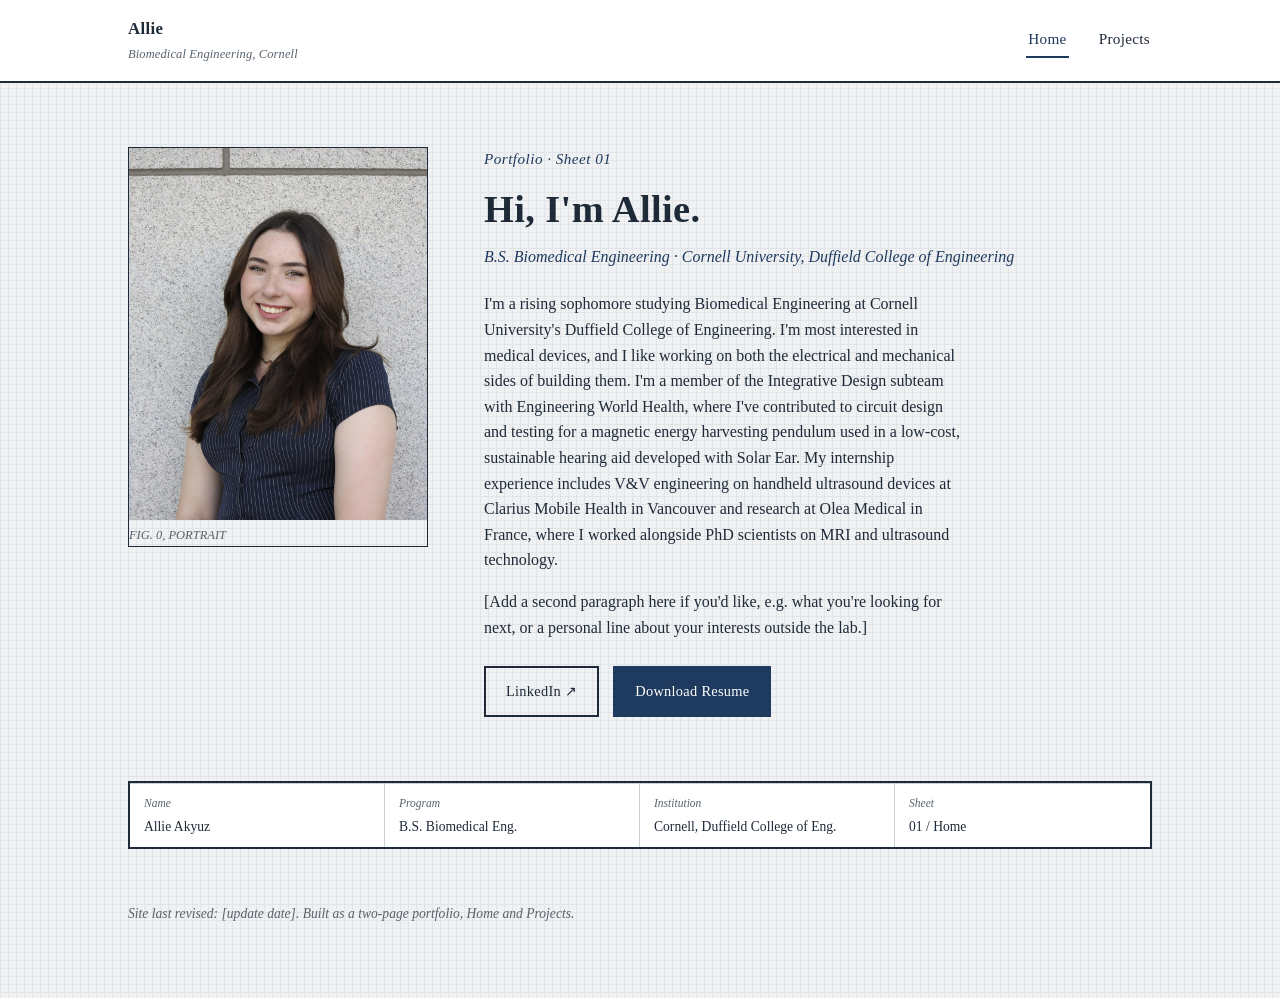
==== index.html @ f85eac03 "Add files via upload blue version" ====
<!DOCTYPE html>
<html lang="en">
<head>
<meta charset="UTF-8">
<meta name="viewport" content="width=device-width, initial-scale=1.0">
<title>Allie Akyuz | Biomedical Engineering Portfolio</title>
<meta name="description" content="Biomedical engineering portfolio, Cornell University Duffield College of Engineering.">
<link rel="stylesheet" href="css/style.css">
</head>
<body>

<header class="site-nav">
  <div class="nav-row">
    <div class="brand">Allie <small>Biomedical Engineering, Cornell</small></div>
    <nav class="links">
      <a href="index.html" class="active">Home</a>
      <a href="projects.html">Projects</a>
    </nav>
  </div>
</header>

<div class="wrap">

  <section class="hero" style="border-bottom:none;">
    <div>
      <div class="portrait-frame">
        <!--
          REPLACE IMAGE: assets/img/profile/profile.jpg
          Suggested size: portrait orientation, at least 800x1000px, JPG or PNG.
          Until that file exists, the frame below shows a placeholder automatically.
        -->
        <img src="assets/img/profile/profile.jpg"
             alt="Portrait photo"
             data-fallback-label="PORTRAIT PHOTO<br>assets/img/profile/profile.jpg<br><br>800×1000px+, JPG/PNG"
             style="width:100%;display:block;object-fit:cover;aspect-ratio:4/5;">
        <div class="frame-label">FIG. 0, PORTRAIT</div>
      </div>
    </div>

    <div>
      <span class="eyebrow">Portfolio · Sheet 01</span>
      <h1>Hi, I'm Allie.</h1>
      <div class="role">B.S. Biomedical Engineering · Cornell University, Duffield College of Engineering</div>

      <p>
        I'm a rising sophomore studying Biomedical Engineering at Cornell University's Duffield
        College of Engineering. I'm most interested in medical devices, and I like working on both
        the electrical and mechanical sides of building them. I'm a member of the Integrative
        Design subteam with Engineering World Health, where I've contributed to circuit design and
        testing for a magnetic energy harvesting pendulum used in a low-cost, sustainable hearing
        aid developed with Solar Ear. My internship experience includes V&amp;V engineering on
        handheld ultrasound devices at Clarius Mobile Health in Vancouver and research at Olea
        Medical in France, where I worked alongside PhD scientists on MRI and ultrasound technology.
      </p>
      <p>
        <!-- EDIT: add a second paragraph here if you'd like, e.g. what you're
             looking for next (research, internships), or a personal line about your
             interests outside the lab. -->
        [Add a second paragraph here if you'd like, e.g. what you're looking for next,
        or a personal line about your interests outside the lab.]
      </p>

      <div class="btn-row">
        <!-- EDIT: replace # with your real LinkedIn URL -->
        <a class="btn" href="https://www.linkedin.com/in/allison-akyuz-b19062280/" target="_blank" rel="noopener">LinkedIn ↗</a>
        <!-- REPLACE FILE: assets/resume/resume.pdf -->
        <a class="btn primary" href="assets/resume/resume.pdf" target="_blank" rel="noopener">Download Resume</a>
      </div>
    </div>
  </section>

  <div class="title-block">
    <div class="cell"><span class="label">Name</span><span class="value">Allie Akyuz</span></div>
    <div class="cell"><span class="label">Program</span><span class="value">B.S. Biomedical Eng.</span></div>
    <div class="cell"><span class="label">Institution</span><span class="value">Cornell, Duffield College of Eng.</span></div>
    <div class="cell"><span class="label">Sheet</span><span class="value">01 / Home</span></div>
  </div>

  <footer>
    <p class="fine">Site last revised: [update date]. Built as a two-page portfolio, Home and Projects.</p>
  </footer>
</div>

<script src="js/main.js"></script>
</body>
</html>
---- css/style.css ----
/* ============================================================
   BME PORTFOLIO — "SPEC SHEET" THEME
   Palette + type + layout tokens live at the top. Change the
   variables below to retint the whole site.

   v3 update: full palette swap to greys/whites/deep navy (pulled
   from the headshot's stone wall + navy pinstripe), font unified
   to a single Times New Roman stack everywhere (no more mixed
   monospace labels), background grid tightened further, and the
   bottom title-block strip removed from the two project detail
   pages per feedback.
   ============================================================ */

:root{
  /* -- grey / white / navy palette -------------------------------- */
  --paper:      #F0F1F2;   /* base background, light grey            */
  --paper-card: #FFFFFF;   /* card / panel surface, pure white        */
  --ink:        #1E2A38;   /* primary text, deep navy-black           */
  --ink-soft:   #57626D;   /* secondary text, slate grey              */
  --line:       #CBD0D4;   /* grid / hairline rules                  */
  --line-faint: #E2E5E7;   /* very faint grid                        */
  --copper:     #1F3A5F;   /* accent, deep navy blue                 */
  --copper-dark:#132842;   /* accent hover / pressed                 */
  --tan:        #8A93A0;   /* tertiary accent, cool grey-blue         */

  --radius: 2px;
  --max-w: 1080px;
}

*{ box-sizing: border-box; }
html{ scroll-behavior: smooth; }

body{
  margin:0;
  background:
    linear-gradient(var(--line-faint) 1px, transparent 1px) 0 0/100% 8px,
    linear-gradient(90deg, var(--line-faint) 1px, transparent 1px) 0 0/8px 100%,
    var(--paper);
  color: var(--ink);
  font-family: 'Times New Roman', Times, Georgia, serif;
  font-size: 16px;
  line-height: 1.6;
  -webkit-font-smoothing: antialiased;
}

a{ color: var(--copper); text-decoration: none; }
a:hover{ color: var(--copper-dark); text-decoration: underline; }

h1,h2,h3{
  font-family: 'Times New Roman', Times, Georgia, serif;
  color: var(--ink);
  margin: 0 0 .4em;
  letter-spacing: .01em;
}

.eyebrow{
  font-family: 'Times New Roman', Times, Georgia, serif;
  font-style: italic;
  font-size: .95rem;
  letter-spacing: .03em;
  color: var(--copper);
  display: block;
  margin-bottom: .5rem;
}

.wrap{
  max-width: var(--max-w);
  margin: 0 auto;
  padding: 0 28px;
}

/* ---------------------------------------------------------------
   NAV — styled like a drafting title strip
   --------------------------------------------------------------- */
header.site-nav{
  border-bottom: 2px solid var(--ink);
  background: var(--paper-card);
}
.nav-row{
  max-width: var(--max-w);
  margin: 0 auto;
  padding: 16px 28px;
  display:flex;
  align-items:center;
  justify-content:space-between;
}
.brand{
  font-weight:bold;
  font-size:1.05rem;
  letter-spacing:.02em;
  color: var(--ink);
}
.brand small{
  display:block;
  font-weight:normal;
  font-style: italic;
  font-size:.78rem;
  color: var(--ink-soft);
  letter-spacing:.01em;
  margin-top:2px;
}
nav.links{ display:flex; gap:28px; }
nav.links a{
  font-size:.95rem;
  letter-spacing:.02em;
  color: var(--ink);
  padding: 4px 2px;
  border-bottom: 2px solid transparent;
}
nav.links a:hover, nav.links a.active{
  color: var(--copper);
  border-bottom-color: var(--copper);
  text-decoration:none;
}

/* ---------------------------------------------------------------
   TITLE BLOCK — signature element on Home + Projects.
   Mimics the metadata box found on real engineering drawings
   (name / project / scale / sheet / rev / date).
   --------------------------------------------------------------- */
.title-block{
  border: 2px solid var(--ink);
  background: var(--paper-card);
  display: grid;
  grid-template-columns: repeat(4, 1fr);
  font-size:.85rem;
  margin: 40px 0 0;
}
.title-block .cell{
  padding: 10px 14px;
  border-right: 1px solid var(--line);
  border-top: 1px solid var(--line);
}
.title-block .cell:last-child{ border-right:none; }
.title-block .cell .label{
  display:block;
  color: var(--ink-soft);
  font-style: italic;
  font-size:.72rem;
  margin-bottom:3px;
}
.title-block .cell .value{ color: var(--ink); }

@media (max-width: 640px){
  .title-block{ grid-template-columns: repeat(2,1fr); }
}

/* ---------------------------------------------------------------
   HERO (home page)
   --------------------------------------------------------------- */
.hero{
  padding: 64px 0 24px;
  display:grid;
  grid-template-columns: 300px 1fr;
  gap: 56px;
  align-items:start;
}
@media (max-width: 780px){
  .hero{ grid-template-columns: 1fr; }
}

.portrait-frame{
  border: 1px solid var(--ink);
}
.portrait-frame .frame-label{
  font-size:.78rem;
  font-style: italic;
  color: var(--ink-soft);
  padding: 6px 0 0;
}

.placeholder-img{
  width:100%;
  aspect-ratio: 4/5;
  display:flex;
  align-items:center;
  justify-content:center;
  text-align:center;
  border: 1px dashed var(--ink-soft);
  background: var(--paper-card);
  color: var(--ink-soft);
  font-size:.85rem;
  padding: 14px;
  line-height:1.5;
}
.placeholder-img.landscape{ aspect-ratio: 16/10; }
.placeholder-img.wide{ aspect-ratio: 21/9; }
.placeholder-img.square{ aspect-ratio: 1/1; }

.hero h1{ font-size: 2.4rem; margin-bottom:.2rem; }
.hero .role{
  font-style: italic;
  font-size:1rem;
  color: var(--copper);
  margin-bottom: 22px;
}
.hero p{ max-width: 60ch; color: var(--ink); }

.btn-row{ display:flex; gap:14px; margin-top: 26px; flex-wrap:wrap; }
.btn{
  font-size:.9rem;
  letter-spacing:.02em;
  padding: 12px 20px;
  border: 2px solid var(--ink);
  color: var(--ink);
  background: transparent;
  transition: all .15s ease;
}
.btn:hover{
  background: var(--ink);
  color: var(--paper);
  text-decoration:none;
}
.btn.primary{
  background: var(--copper);
  border-color: var(--copper);
  color: var(--paper-card);
}
.btn.primary:hover{ background: var(--copper-dark); border-color: var(--copper-dark); }

/* ---------------------------------------------------------------
   SECTIONS
   --------------------------------------------------------------- */
section{ padding: 44px 0; border-bottom: 1px solid var(--line); }
section:last-of-type{ border-bottom:none; }

.section-num{
  font-style: italic;
  color: var(--copper);
  font-size:.95rem;
  margin-right: 10px;
}

/* ---------------------------------------------------------------
   PROJECT CARDS (projects.html)
   --------------------------------------------------------------- */
.project-grid{
  display:grid;
  grid-template-columns: 1fr 1fr;
  gap: 30px;
  margin-top: 30px;
}
@media (max-width: 780px){
  .project-grid{ grid-template-columns: 1fr; }
}

.project-card{
  border: 2px solid var(--ink);
  background: var(--paper-card);
  display:flex;
  flex-direction:column;
  overflow:hidden;
  transition: transform .15s ease, box-shadow .15s ease;
}
.project-card:hover{
  transform: translateY(-3px);
  box-shadow: 6px 6px 0 var(--copper);
}
.project-card .thumb{ border-bottom: 2px solid var(--ink); }
.project-card .card-body{ padding: 22px 24px 26px; flex:1; display:flex; flex-direction:column; }
.project-card h3{ font-size:1.35rem; }
.project-card .tag-row{ display:flex; gap:8px; flex-wrap:wrap; margin: 6px 0 14px; }
.tag{
  font-size:.75rem;
  font-style: italic;
  border: 1px solid var(--tan);
  color: var(--ink-soft);
  padding: 3px 8px;
}
.project-card p{ color: var(--ink-soft); flex:1; }
.project-card .btn{ align-self:flex-start; margin-top: 16px; }

/* ---------------------------------------------------------------
   PROJECT DETAIL PAGES
   --------------------------------------------------------------- */
.project-header{ padding: 48px 0 20px; }
.project-header h1{ font-size: 2.1rem; }
.meta-row{
  display:flex;
  gap: 24px;
  flex-wrap:wrap;
  font-style: italic;
  font-size:.85rem;
  color: var(--ink-soft);
  margin-top: 10px;
}

/* essay reads across most of the page width instead of a narrow
   single column; on wide screens it splits into two newspaper-style
   columns so long text doesn't read as one tall wall */
.essay{ max-width: 100%; }
.essay p{ margin: 0 0 1em; }
@media (min-width: 900px){
  .essay{
    column-count: 2;
    column-gap: 48px;
    column-rule: 1px solid var(--line);
  }
  .essay p:first-of-type{ margin-top: 0; }
}
.essay-placeholder{
  border: 1px dashed var(--ink-soft);
  padding: 20px 22px;
  font-size:.9rem;
  color: var(--ink-soft);
  background: var(--paper-card);
  white-space: pre-line;
}

/* gallery grid — populated by JS from a filename array so adding
   images never requires touching markup, only the array + files */
.gallery{
  display:grid;
  grid-template-columns: repeat(auto-fill, minmax(230px, 1fr));
  gap: 18px;
  margin-top: 22px;
}
.gallery figure{ margin:0; border: 1px solid var(--ink); background: var(--paper-card); }
.gallery img{
  display:block;
  width:100%;
  aspect-ratio: 4/3;
  object-fit: cover;
  cursor: zoom-in;
}
.gallery figcaption{
  font-size:.8rem;
  font-style: italic;
  padding: 8px 10px;
  border-top: 1px solid var(--line);
  color: var(--ink-soft);
}

/* CAD gallery variant: transparent-background renders shown on a
   plain surface (no card border/crop) so they read as drawings, not
   photos in frames */
.cad-gallery{
  display:grid;
  grid-template-columns: repeat(auto-fit, minmax(320px, 1fr));
  gap: 30px;
  margin-top: 26px;
  align-items:center;
}
.cad-gallery figure{ margin:0; text-align:center; cursor:zoom-in; }
.cad-gallery img{ width:100%; height:auto; display:block; }
.cad-gallery figcaption{
  font-size:.8rem;
  font-style: italic;
  color: var(--ink-soft);
  margin-top:8px;
}

.video-frame{
  border: 2px solid var(--ink);
  background:#000;
  margin-top: 22px;
}
.video-frame video{ display:block; width:100%; }

/* lightbox */
.lightbox{
  position:fixed; inset:0; background: rgba(20,26,34,.9);
  display:none; align-items:center; justify-content:center;
  z-index: 999; padding: 40px; cursor: zoom-out;
}
.lightbox.open{ display:flex; }
.lightbox img{ max-width:100%; max-height:100%; border: 3px solid var(--paper); }

/* ---------------------------------------------------------------
   HEARING AID: poster-beside-text layout + circuit/presenting story
   --------------------------------------------------------------- */
.poster-split{
  display:grid;
  grid-template-columns: 1.1fr 1fr;
  gap: 44px;
  align-items:start;
}
@media (max-width: 860px){
  .poster-split{ grid-template-columns: 1fr; }
}
.poster-split .poster-frame{ border: 1px solid var(--ink); }
.poster-split .poster-frame img{ display:block; width:100%; cursor: zoom-in; }

.story-row{
  display:grid;
  grid-template-columns: 1fr auto 1fr auto 1fr;
  gap: 18px;
  align-items:start;
  margin-top: 26px;
}
@media (max-width: 900px){
  .story-row{ grid-template-columns: 1fr; }
  .story-arrow{ display:none; }
}
.story-step{ text-align:left; }
.story-step .step-num{
  font-style: italic;
  color: var(--copper);
  font-size:.9rem;
  display:block;
  margin-bottom:6px;
}
.story-step figure{ margin:0; border: 1px solid var(--ink); background: var(--paper-card); }
.story-step img{ display:block; width:100%; aspect-ratio: 4/3; object-fit:cover; cursor:zoom-in; }
.story-step p{ margin: 10px 0 0; font-size:.92rem; color: var(--ink-soft); }
.story-arrow{
  align-self:center;
  color: var(--tan);
  font-size:1.4rem;
  padding-top: 60px;
}

/* ---------------------------------------------------------------
   FOOTER
   --------------------------------------------------------------- */
footer{ padding: 40px 0 60px; }
footer .fine{
  font-style: italic;
  font-size:.85rem;
  color: var(--ink-soft);
}

/* focus visibility, accessibility floor */
a:focus-visible, button:focus-visible{
  outline: 2px solid var(--copper);
  outline-offset: 2px;
}
@media (prefers-reduced-motion: reduce){
  *{ transition: none !important; scroll-behavior:auto !important; }
}
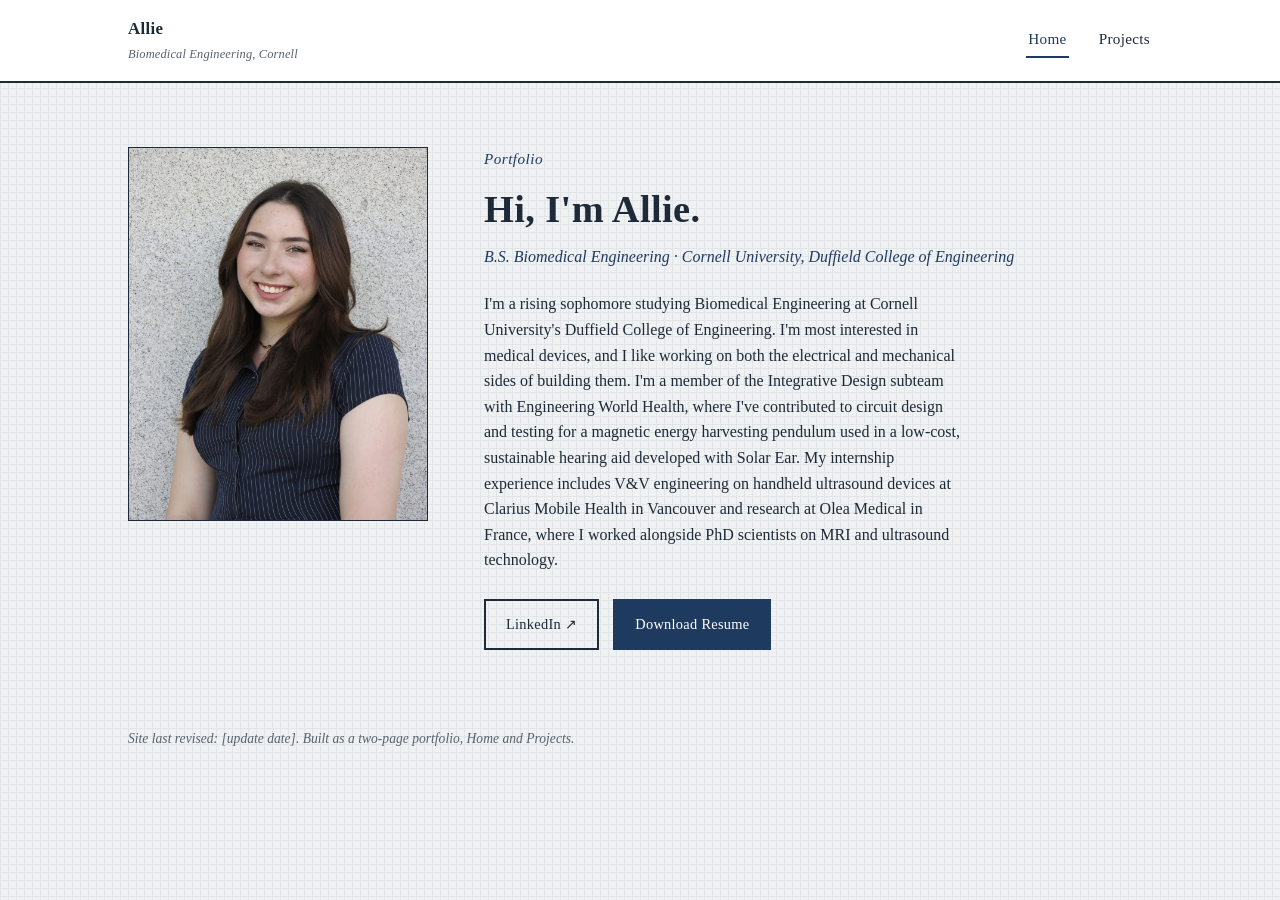
==== commit cff4abbd: "Add files via upload some new fixes" ====
--- a/index.html
+++ b/index.html
@@ -33,12 +33,11 @@
              alt="Portrait photo"
              data-fallback-label="PORTRAIT PHOTO<br>assets/img/profile/profile.jpg<br><br>800×1000px+, JPG/PNG"
              style="width:100%;display:block;object-fit:cover;aspect-ratio:4/5;">
-        <div class="frame-label">FIG. 0, PORTRAIT</div>
       </div>
     </div>
 
     <div>
-      <span class="eyebrow">Portfolio · Sheet 01</span>
+      <span class="eyebrow">Portfolio</span>
       <h1>Hi, I'm Allie.</h1>
       <div class="role">B.S. Biomedical Engineering · Cornell University, Duffield College of Engineering</div>
 
@@ -52,13 +51,6 @@
         handheld ultrasound devices at Clarius Mobile Health in Vancouver and research at Olea
         Medical in France, where I worked alongside PhD scientists on MRI and ultrasound technology.
       </p>
-      <p>
-        <!-- EDIT: add a second paragraph here if you'd like, e.g. what you're
-             looking for next (research, internships), or a personal line about your
-             interests outside the lab. -->
-        [Add a second paragraph here if you'd like, e.g. what you're looking for next,
-        or a personal line about your interests outside the lab.]
-      </p>
 
       <div class="btn-row">
         <!-- EDIT: replace # with your real LinkedIn URL -->
@@ -69,13 +61,6 @@
     </div>
   </section>
 
-  <div class="title-block">
-    <div class="cell"><span class="label">Name</span><span class="value">Allie Akyuz</span></div>
-    <div class="cell"><span class="label">Program</span><span class="value">B.S. Biomedical Eng.</span></div>
-    <div class="cell"><span class="label">Institution</span><span class="value">Cornell, Duffield College of Eng.</span></div>
-    <div class="cell"><span class="label">Sheet</span><span class="value">01 / Home</span></div>
-  </div>
-
   <footer>
     <p class="fine">Site last revised: [update date]. Built as a two-page portfolio, Home and Projects.</p>
   </footer>
--- a/css/style.css
+++ b/css/style.css
@@ -352,7 +352,7 @@
 
 .video-frame{
   border: 2px solid var(--ink);
-  background:#000;
+  background:#0B121C;
   margin-top: 22px;
 }
 .video-frame video{ display:block; width:100%; }
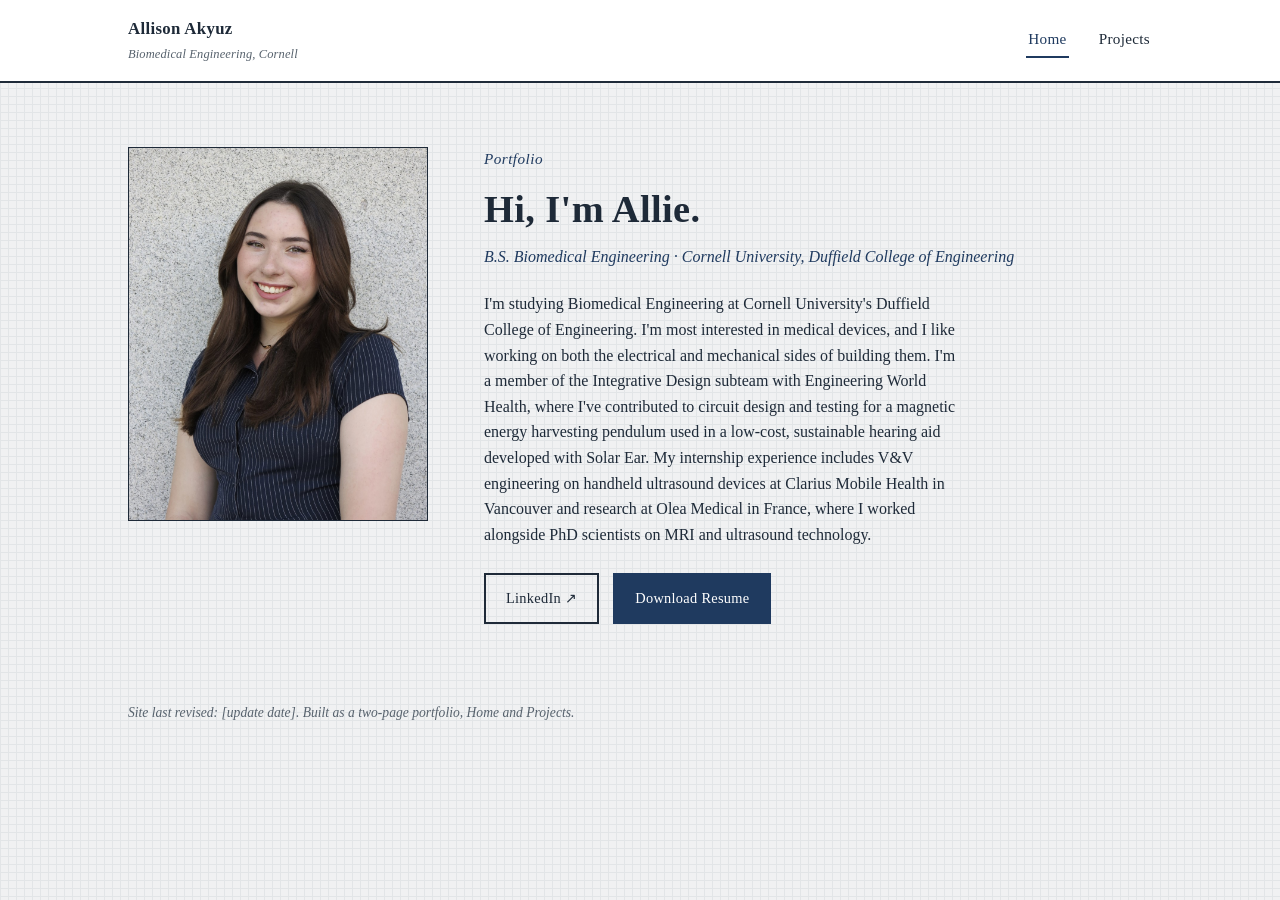
==== commit 80d2d05d: "Add files via upload fixing labels" ====
--- a/index.html
+++ b/index.html
@@ -11,7 +11,7 @@
 
 <header class="site-nav">
   <div class="nav-row">
-    <div class="brand">Allie <small>Biomedical Engineering, Cornell</small></div>
+    <div class="brand">Allison Akyuz <small>Biomedical Engineering, Cornell</small></div>
     <nav class="links">
       <a href="index.html" class="active">Home</a>
       <a href="projects.html">Projects</a>
@@ -42,7 +42,7 @@
       <div class="role">B.S. Biomedical Engineering · Cornell University, Duffield College of Engineering</div>
 
       <p>
-        I'm a rising sophomore studying Biomedical Engineering at Cornell University's Duffield
+        I'm studying Biomedical Engineering at Cornell University's Duffield
         College of Engineering. I'm most interested in medical devices, and I like working on both
         the electrical and mechanical sides of building them. I'm a member of the Integrative
         Design subteam with Engineering World Health, where I've contributed to circuit design and
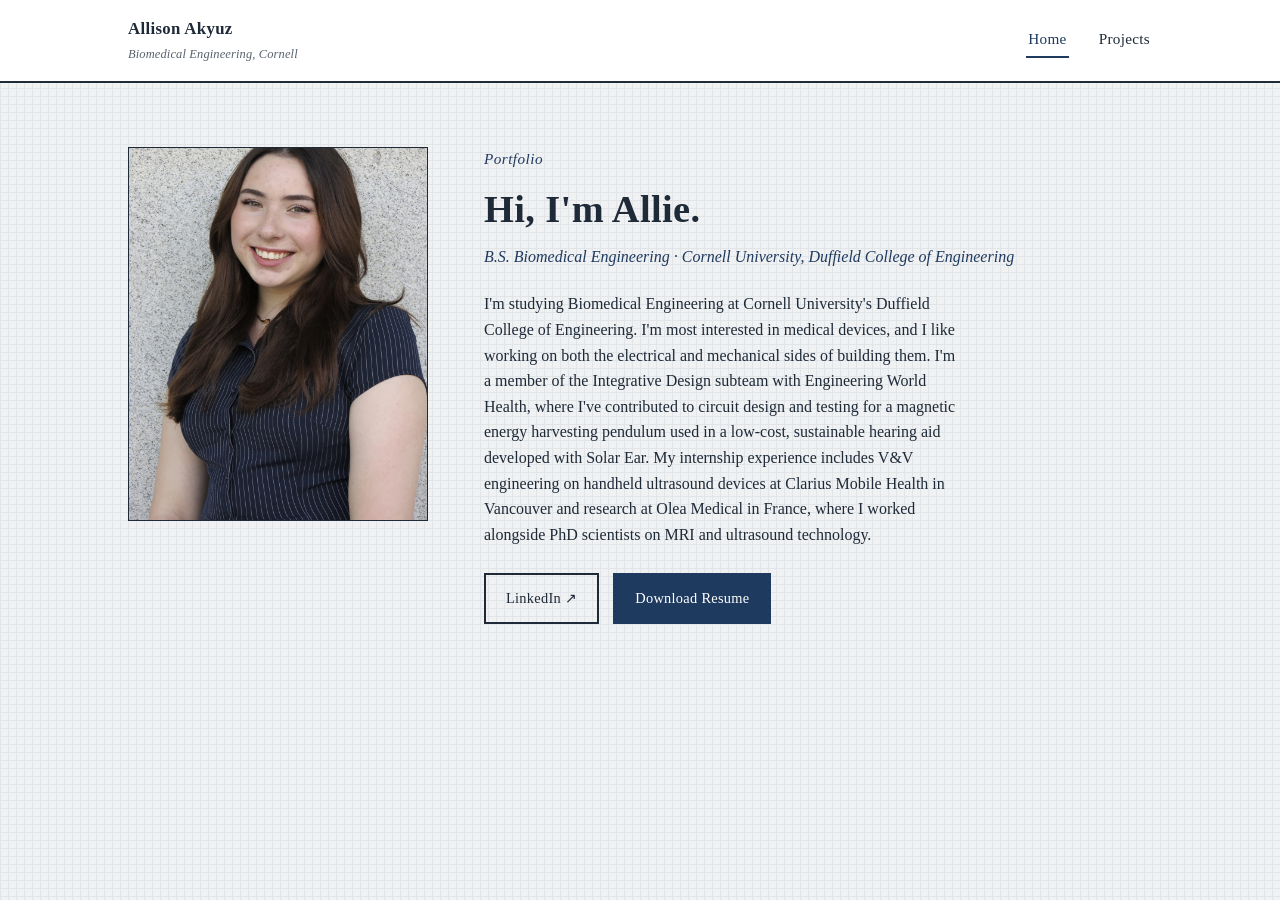
==== commit a1e18a76: "Add files via upload little fixes" ====
--- a/index.html
+++ b/index.html
@@ -61,9 +61,6 @@
     </div>
   </section>
 
-  <footer>
-    <p class="fine">Site last revised: [update date]. Built as a two-page portfolio, Home and Projects.</p>
-  </footer>
 </div>
 
 <script src="js/main.js"></script>
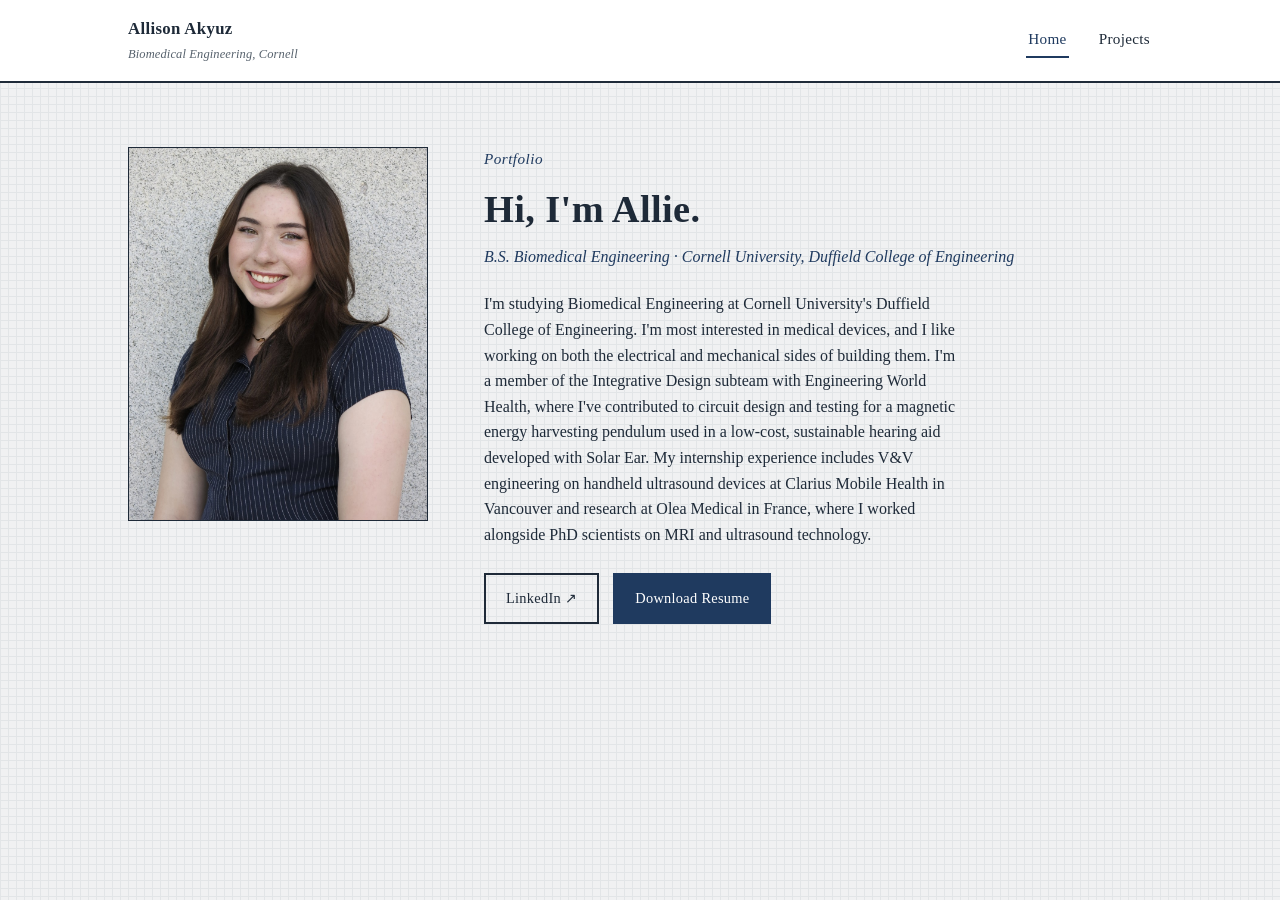
==== commit d6e02eb3: "Add files via upload profile and favicon" ====
--- a/index.html
+++ b/index.html
@@ -3,8 +3,10 @@
 <head>
 <meta charset="UTF-8">
 <meta name="viewport" content="width=device-width, initial-scale=1.0">
-<title>Allie Akyuz | Biomedical Engineering Portfolio</title>
+<title>Allison Akyuz | Biomedical Engineering Portfolio</title>
 <meta name="description" content="Biomedical engineering portfolio, Cornell University Duffield College of Engineering.">
+<link rel="icon" type="image/png" href="favicon.png">
+<link rel="apple-touch-icon" href="assets/favicon/favicon-180.png">
 <link rel="stylesheet" href="css/style.css">
 </head>
 <body>
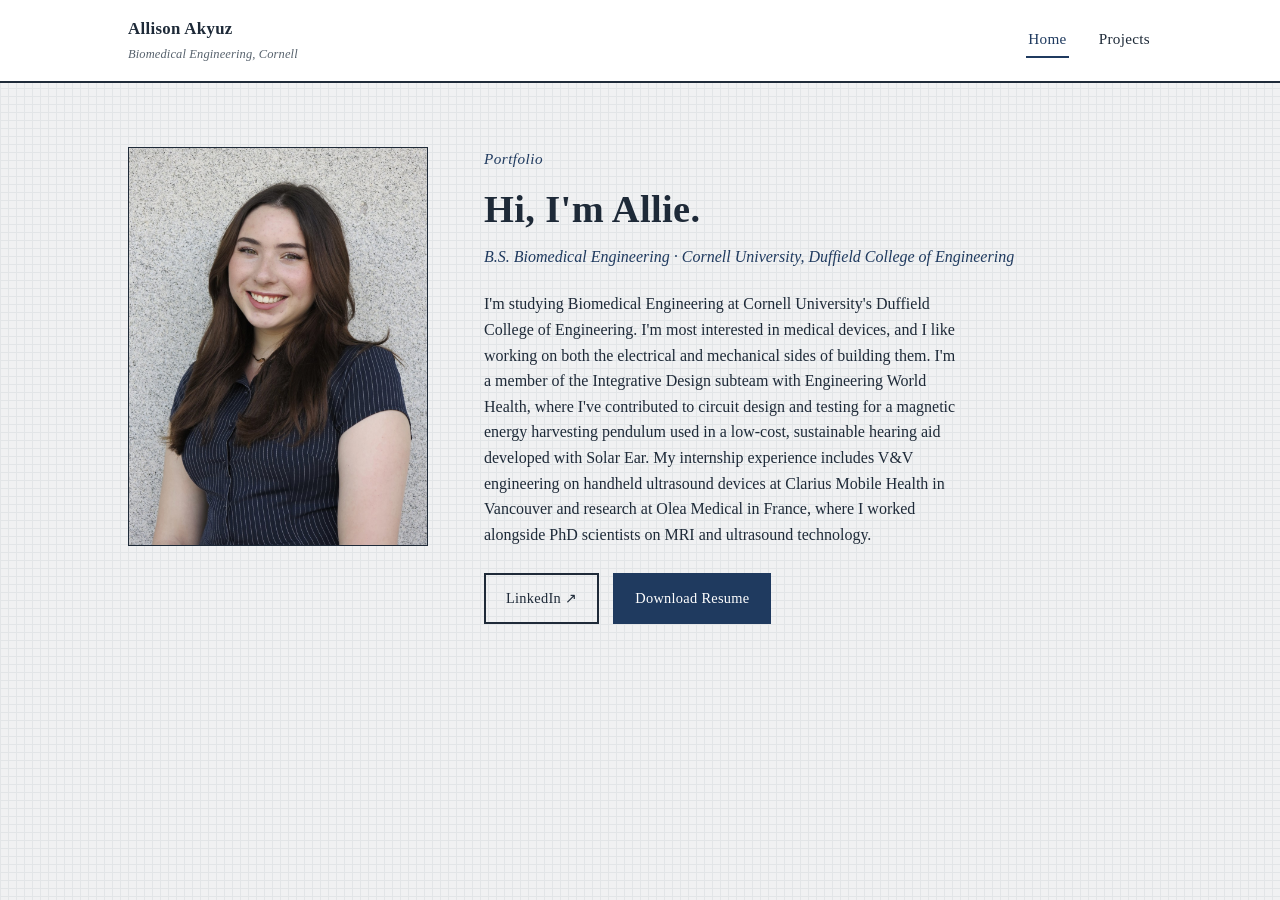
==== commit b0b55b2a: "Add files via upload edits to last upload" ====
--- a/index.html
+++ b/index.html
@@ -34,7 +34,7 @@
         <img src="assets/img/profile/profile.jpg"
              alt="Portrait photo"
              data-fallback-label="PORTRAIT PHOTO<br>assets/img/profile/profile.jpg<br><br>800×1000px+, JPG/PNG"
-             style="width:100%;display:block;object-fit:cover;aspect-ratio:4/5;">
+             style="width:100%;display:block;">
       </div>
     </div>
 
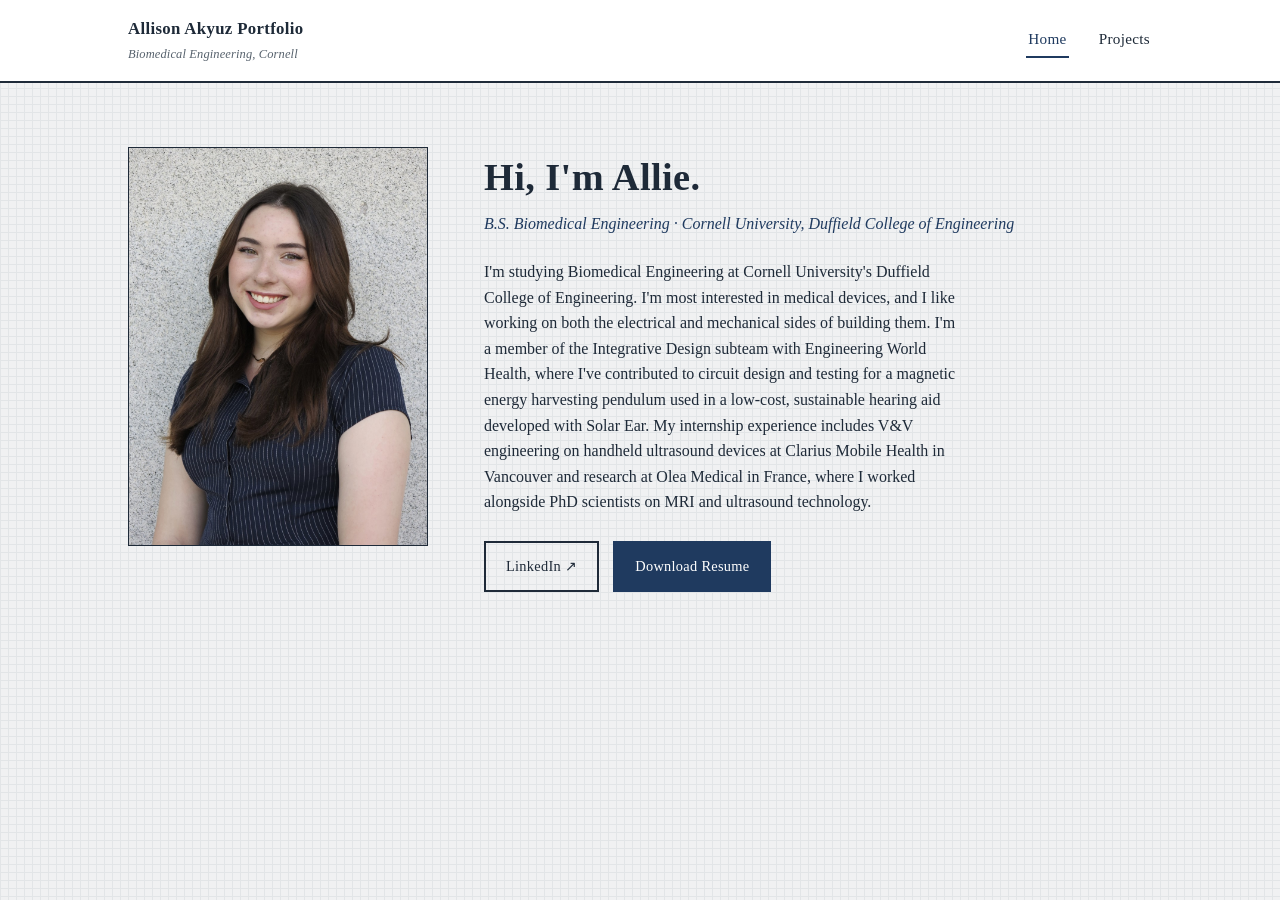
==== commit 0363c6f0: "Add files via upload no comment" ====
--- a/index.html
+++ b/index.html
@@ -13,7 +13,7 @@
 
 <header class="site-nav">
   <div class="nav-row">
-    <div class="brand">Allison Akyuz <small>Biomedical Engineering, Cornell</small></div>
+    <div class="brand">Allison Akyuz Portfolio <small>Biomedical Engineering, Cornell</small></div>
     <nav class="links">
       <a href="index.html" class="active">Home</a>
       <a href="projects.html">Projects</a>
@@ -39,7 +39,6 @@
     </div>
 
     <div>
-      <span class="eyebrow">Portfolio</span>
       <h1>Hi, I'm Allie.</h1>
       <div class="role">B.S. Biomedical Engineering · Cornell University, Duffield College of Engineering</div>
 
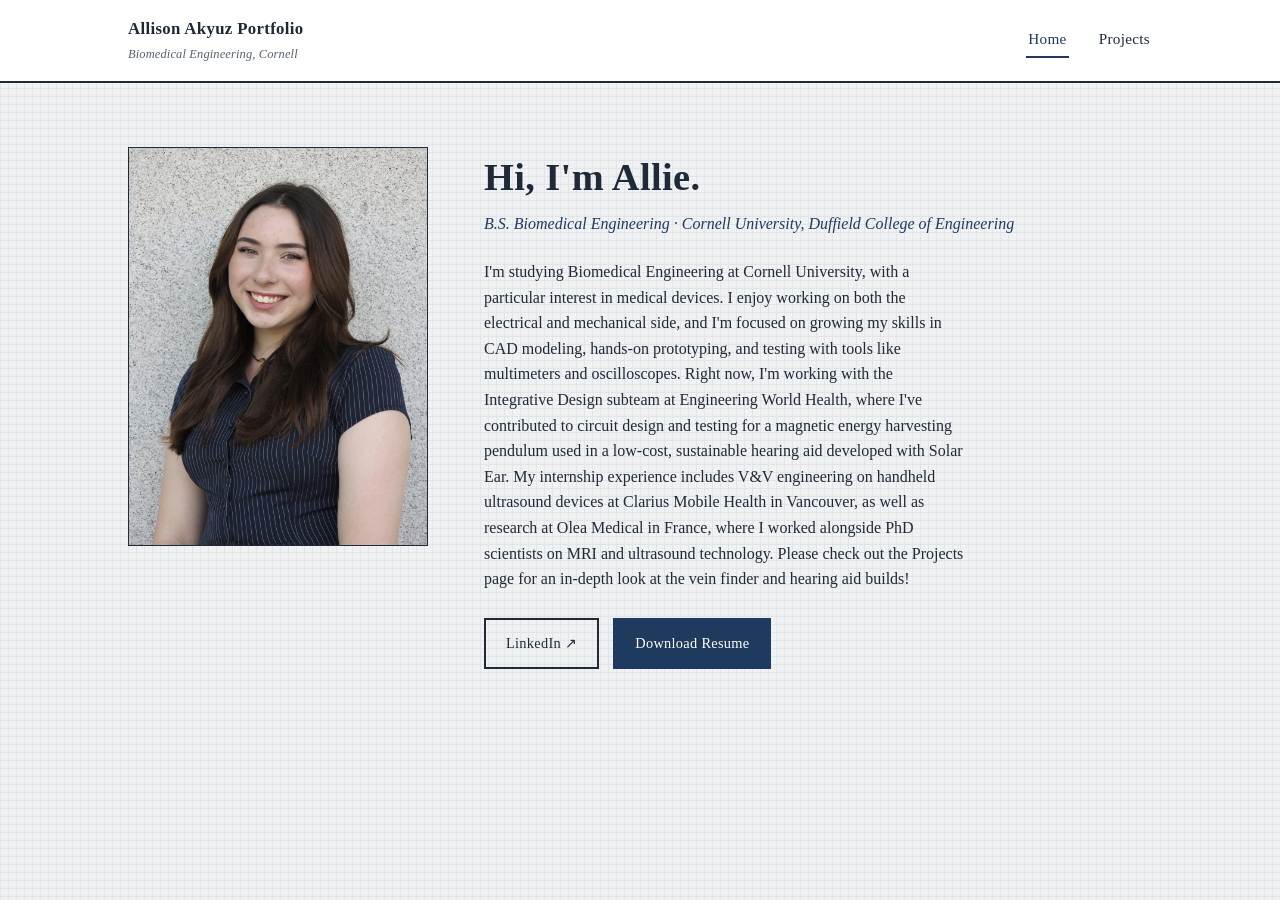
==== commit fb6ee0f1: "Add files via upload text margins" ====
--- a/index.html
+++ b/index.html
@@ -43,14 +43,17 @@
       <div class="role">B.S. Biomedical Engineering · Cornell University, Duffield College of Engineering</div>
 
       <p>
-        I'm studying Biomedical Engineering at Cornell University's Duffield
-        College of Engineering. I'm most interested in medical devices, and I like working on both
-        the electrical and mechanical sides of building them. I'm a member of the Integrative
-        Design subteam with Engineering World Health, where I've contributed to circuit design and
-        testing for a magnetic energy harvesting pendulum used in a low-cost, sustainable hearing
-        aid developed with Solar Ear. My internship experience includes V&amp;V engineering on
-        handheld ultrasound devices at Clarius Mobile Health in Vancouver and research at Olea
-        Medical in France, where I worked alongside PhD scientists on MRI and ultrasound technology.
+        I'm studying Biomedical Engineering at Cornell University, with a particular interest in
+        medical devices. I enjoy working on both the electrical and mechanical side, and I'm
+        focused on growing my skills in CAD modeling, hands-on prototyping, and testing with tools
+        like multimeters and oscilloscopes. Right now, I'm working with the Integrative Design
+        subteam at Engineering World Health, where I've contributed to circuit design and testing
+        for a magnetic energy harvesting pendulum used in a low-cost, sustainable hearing aid
+        developed with Solar Ear. My internship experience includes V&amp;V engineering on
+        handheld ultrasound devices at Clarius Mobile Health in Vancouver, as well as research at
+        Olea Medical in France, where I worked alongside PhD scientists on MRI and ultrasound
+        technology. Please check out the Projects page for an in-depth look at the vein finder
+        and hearing aid builds!
       </p>
 
       <div class="btn-row">
